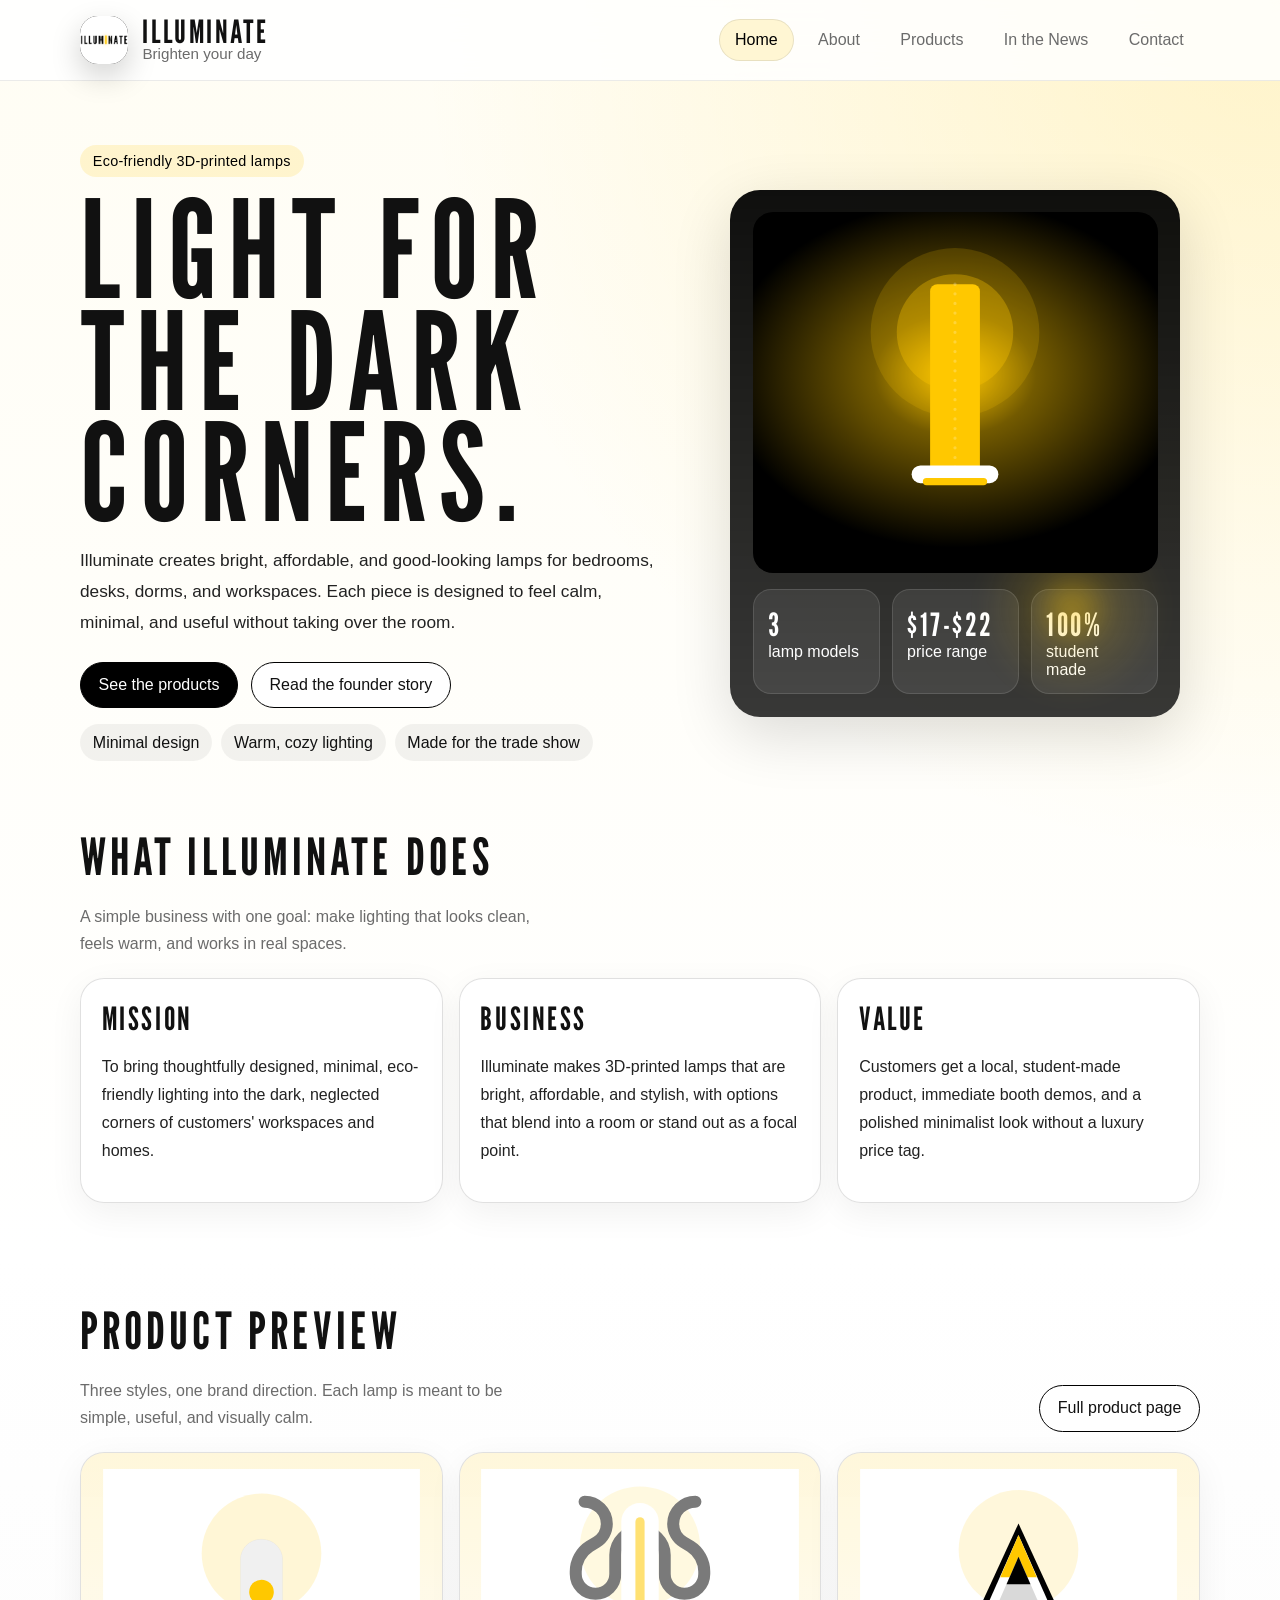
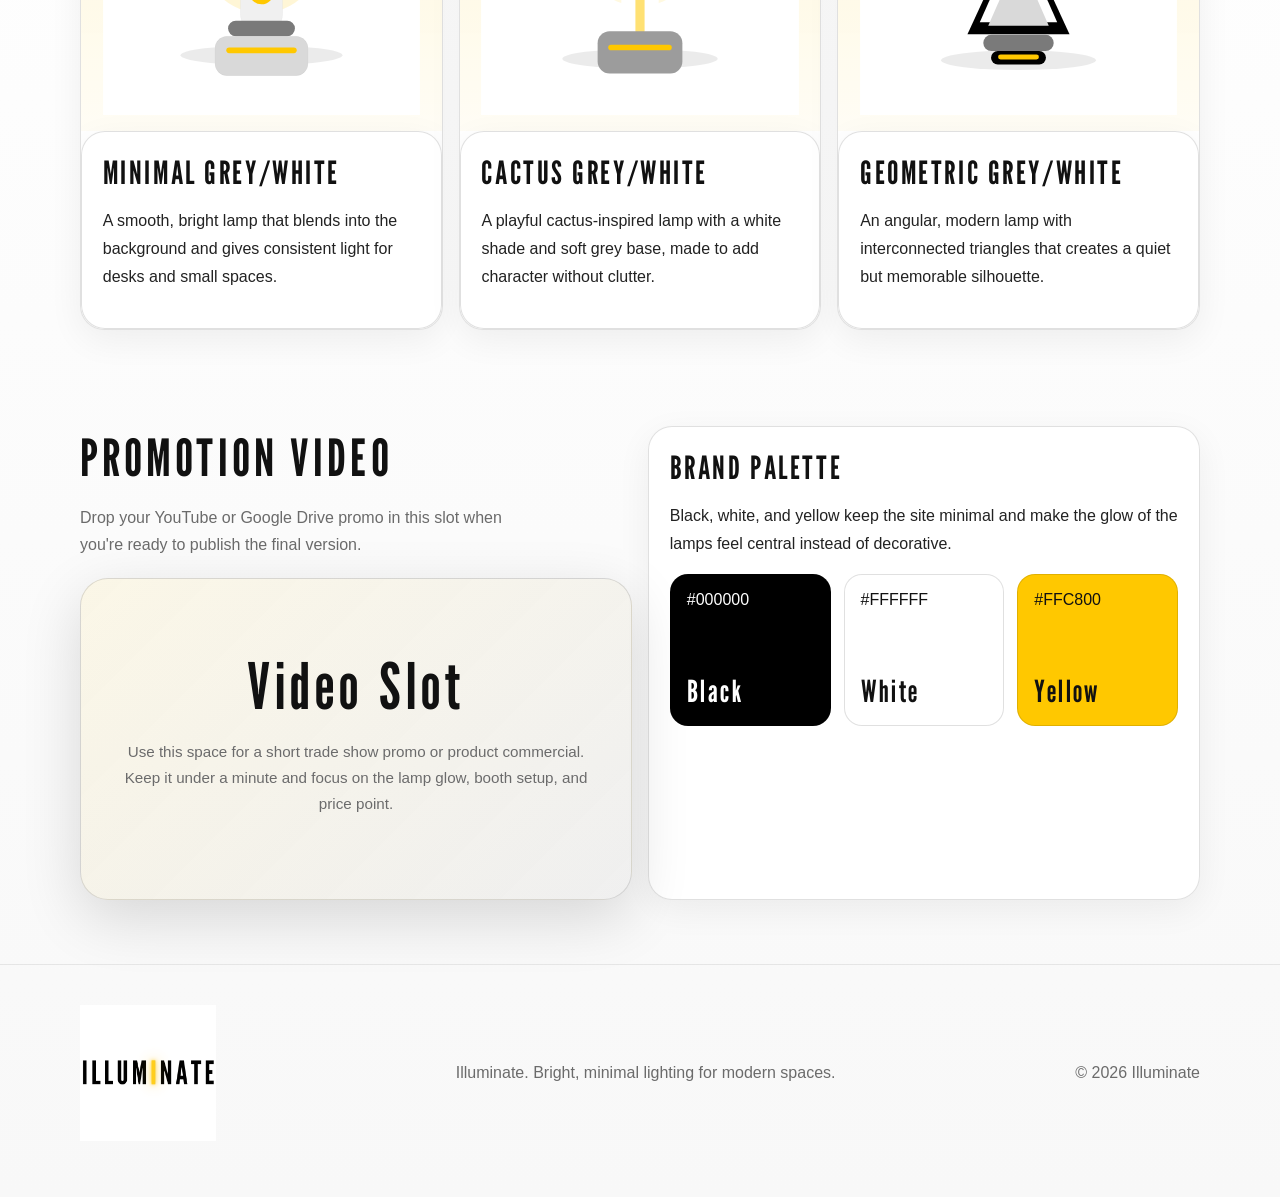
==== index.html @ 522df349 "init" ====
<!doctype html>
<html lang="en">
  <head>
    <meta charset="utf-8" />
    <meta name="viewport" content="width=device-width, initial-scale=1" />
    <title>Illuminate | Brighten your day</title>
    <meta name="description" content="Illuminate makes eco-friendly, 3D-printed lamps that are bright, affordable, and minimal." />
    <link rel="icon" href="Assets/Favicon.png" />
    <link rel="stylesheet" href="styles.css" />
    <script defer src="site.js"></script>
  </head>
  <body>
    <div class="site-shell">
      <header class="site-header">
        <div class="container header-row">
          <a class="brand" href="index.html" aria-label="Illuminate home">
            <span class="brand-mark"><img src="Assets/Logo/Black%20On%20White.png" alt="Illuminate logo" /></span>
            <span class="brand-text">
              <strong>ILLUMINATE</strong>
              <span>Brighten your day</span>
            </span>
          </a>
          <button class="nav-button" type="button" data-nav-button>Menu</button>
          <input class="nav-toggle" id="nav-toggle" type="checkbox" data-nav-toggle />
          <nav class="site-nav" aria-label="Primary">
            <a href="index.html" aria-current="page" data-nav-link>Home</a>
            <a href="about.html" data-nav-link>About</a>
            <a href="products.html" data-nav-link>Products</a>
            <a href="news.html" data-nav-link>In the News</a>
            <a href="contact.html" data-nav-link>Contact</a>
          </nav>
        </div>
      </header>

      <main>
        <section class="hero">
          <div class="container hero-grid">
            <div>
              <span class="eyebrow">Eco-friendly 3D-printed lamps</span>
              <h1>Light for the dark corners.</h1>
              <p class="lede">
                Illuminate creates bright, affordable, and good-looking lamps for bedrooms, desks, dorms, and workspaces. Each piece is designed to feel calm, minimal, and useful without taking over the room.
              </p>
              <div class="hero-actions">
                <a class="button primary" href="products.html">See the products</a>
                <a class="button secondary" href="about.html">Read the founder story</a>
              </div>
              <div class="badge-row">
                <span class="badge">Minimal design</span>
                <span class="badge">Warm, cozy lighting</span>
                <span class="badge">Made for the trade show</span>
              </div>
            </div>

            <div class="hero-art">
              <div class="hero-card">
                <img src="Assets/hero-lamp.svg" alt="Minimal lamp illustration in Illuminate colors" />
                <div class="hero-stats">
                  <div class="stat"><strong>3</strong><span>lamp models</span></div>
                  <div class="stat"><strong>$17-$22</strong><span>price range</span></div>
                  <div class="stat"><strong>100%</strong><span>student made</span></div>
                </div>
              </div>
            </div>
          </div>
        </section>

        <section class="section">
          <div class="container">
            <div class="section-header">
              <div>
                <h2>What Illuminate does</h2>
                <p>A simple business with one goal: make lighting that looks clean, feels warm, and works in real spaces.</p>
              </div>
            </div>
            <div class="grid-3">
              <article class="card pad">
                <h3>Mission</h3>
                <p>To bring thoughtfully designed, minimal, eco-friendly lighting into the dark, neglected corners of customers' workspaces and homes.</p>
              </article>
              <article class="card pad">
                <h3>Business</h3>
                <p>Illuminate makes 3D-printed lamps that are bright, affordable, and stylish, with options that blend into a room or stand out as a focal point.</p>
              </article>
              <article class="card pad">
                <h3>Value</h3>
                <p>Customers get a local, student-made product, immediate booth demos, and a polished minimalist look without a luxury price tag.</p>
              </article>
            </div>
          </div>
        </section>

        <section class="section">
          <div class="container">
            <div class="section-header">
              <div>
                <h2>Product preview</h2>
                <p>Three styles, one brand direction. Each lamp is meant to be simple, useful, and visually calm.</p>
              </div>
              <a class="button secondary" href="products.html">Full product page</a>
            </div>
            <div class="grid-3">
              <article class="card">
                <div class="card-image"><img src="Assets/minimal-lamp.svg" alt="Minimal grey and white lamp illustration" /></div>
                <div class="card pad">
                  <h3>Minimal Grey/White</h3>
                  <p>A smooth, bright lamp that blends into the background and gives consistent light for desks and small spaces.</p>
                </div>
              </article>
              <article class="card">
                <div class="card-image"><img src="Assets/cactus-lamp.svg" alt="Cactus lamp illustration" /></div>
                <div class="card pad">
                  <h3>Cactus Grey/White</h3>
                  <p>A playful cactus-inspired lamp with a white shade and soft grey base, made to add character without clutter.</p>
                </div>
              </article>
              <article class="card">
                <div class="card-image"><img src="Assets/geometric-lamp.svg" alt="Geometric lamp illustration" /></div>
                <div class="card pad">
                  <h3>Geometric Grey/White</h3>
                  <p>An angular, modern lamp with interconnected triangles that creates a quiet but memorable silhouette.</p>
                </div>
              </article>
            </div>
          </div>
        </section>

        <section class="section">
          <div class="container grid-2">
            <div>
              <div class="section-header">
                <div>
                  <h2>Promotion video</h2>
                  <p>Drop your YouTube or Google Drive promo in this slot when you're ready to publish the final version.</p>
                </div>
              </div>
              <div class="video-frame">
                <div class="video-placeholder">
                  <div>
                    <strong>Video Slot</strong>
                    <p class="meta">Use this space for a short trade show promo or product commercial. Keep it under a minute and focus on the lamp glow, booth setup, and price point.</p>
                  </div>
                </div>
              </div>
            </div>
            <article class="card pad">
              <h3>Brand palette</h3>
              <p>Black, white, and yellow keep the site minimal and make the glow of the lamps feel central instead of decorative.</p>
              <div class="brand-swatch">
                <div class="swatch black"><span>#000000</span><strong>Black</strong></div>
                <div class="swatch white"><span>#FFFFFF</span><strong>White</strong></div>
                <div class="swatch yellow"><span>#FFC800</span><strong>Yellow</strong></div>
              </div>
            </article>
          </div>
        </section>
      </main>

      <footer class="site-footer">
        <div class="container footer-row">
          <img src="Assets/Logo/Black%20On%20White.png" alt="Illuminate logo" />
          <p>Illuminate. Bright, minimal lighting for modern spaces.</p>
          <p>© <span data-year></span> Illuminate</p>
        </div>
      </footer>
    </div>
  </body>
</html>
---- styles.css ----
@import url('https://fonts.googleapis.com/css2?family=Glacial+Indifference:wght@400;700&family=League+Gothic&display=swap');

:root {
  --yellow: #ffc800;
  --white: #ffffff;
  --black: #000000;
  --ink: #111111;
  --muted: #6b6b6b;
  --line: rgba(0, 0, 0, 0.12);
  --surface: rgba(255, 255, 255, 0.92);
  --shadow: 0 18px 60px rgba(0, 0, 0, 0.14);
}

* {
  box-sizing: border-box;
}

html {
  scroll-behavior: smooth;
}

body {
  margin: 0;
  font-family: 'Glacial Indifference', Arial, sans-serif;
  color: var(--ink);
  background:
    radial-gradient(circle at top right, rgba(255, 200, 0, 0.18), transparent 28%),
    linear-gradient(180deg, #fffdf4 0%, #ffffff 45%, #f8f8f8 100%);
}

a {
  color: inherit;
  text-decoration: none;
}

img {
  max-width: 100%;
  display: block;
}

body::before {
  content: '';
  position: fixed;
  inset: 0;
  pointer-events: none;
  background-image: linear-gradient(rgba(0, 0, 0, 0.02) 1px, transparent 1px), linear-gradient(90deg, rgba(0, 0, 0, 0.02) 1px, transparent 1px);
  background-size: 42px 42px;
  mask-image: linear-gradient(180deg, rgba(0, 0, 0, 0.14), transparent 70%);
  opacity: 0.35;
}

.site-shell {
  position: relative;
  z-index: 1;
}

.container {
  width: min(1120px, calc(100% - 2rem));
  margin: 0 auto;
}

.site-header {
  position: sticky;
  top: 0;
  z-index: 20;
  backdrop-filter: blur(16px);
  background: rgba(255, 255, 255, 0.86);
  border-bottom: 1px solid rgba(0, 0, 0, 0.08);
}

.header-row {
  display: flex;
  align-items: center;
  justify-content: space-between;
  gap: 1rem;
  padding: 1rem 0;
}

.brand {
  display: flex;
  align-items: center;
  gap: 0.9rem;
  min-width: 0;
}

.brand-mark {
  width: 3rem;
  height: 3rem;
  border-radius: 18px;
  background: var(--black);
  display: grid;
  place-items: center;
  box-shadow: 0 12px 30px rgba(0, 0, 0, 0.18);
  overflow: hidden;
  flex: none;
}

.brand-mark img {
  width: 100%;
  height: 100%;
  object-fit: cover;
}

.brand-text {
  min-width: 0;
}

.brand-text strong {
  display: block;
  font-family: 'League Gothic', Impact, sans-serif;
  font-size: 2rem;
  letter-spacing: 0.08em;
  line-height: 0.9;
}

.brand-text span {
  color: var(--muted);
  font-size: 0.95rem;
}

.nav-toggle {
  display: none;
}

.nav-button {
  display: none;
  border: 1px solid rgba(0, 0, 0, 0.1);
  background: var(--white);
  border-radius: 999px;
  padding: 0.7rem 1rem;
  font: inherit;
}

.site-nav {
  display: flex;
  flex-wrap: wrap;
  gap: 0.5rem;
}

.site-nav a {
  padding: 0.7rem 0.95rem;
  border-radius: 999px;
  border: 1px solid transparent;
  color: var(--muted);
}

.site-nav a[aria-current='page'],
.site-nav a:hover {
  color: var(--black);
  border-color: rgba(0, 0, 0, 0.09);
  background: rgba(255, 200, 0, 0.16);
}

.hero {
  padding: 4rem 0 2rem;
}

.hero-grid {
  display: grid;
  grid-template-columns: 1.1fr 0.9fr;
  gap: 2rem;
  align-items: center;
}

.eyebrow {
  display: inline-flex;
  align-items: center;
  gap: 0.5rem;
  padding: 0.5rem 0.8rem;
  border-radius: 999px;
  background: rgba(255, 200, 0, 0.16);
  color: var(--black);
  font-size: 0.9rem;
  letter-spacing: 0.02em;
}

h1,
h2,
h3 {
  margin: 0;
  font-family: 'League Gothic', Impact, sans-serif;
  letter-spacing: 0.08em;
  text-transform: uppercase;
  font-weight: 400;
}

h1 {
  font-size: clamp(4.5rem, 12vw, 8.5rem);
  line-height: 0.82;
  margin-top: 1rem;
}

h2 {
  font-size: clamp(2.4rem, 4vw, 4rem);
  margin-bottom: 1rem;
}

h3 {
  font-size: 2rem;
  margin-bottom: 0.65rem;
}

.lede {
  max-width: 60ch;
  font-size: 1.08rem;
  line-height: 1.8;
  color: #222;
}

.hero-actions,
.section-actions {
  display: flex;
  flex-wrap: wrap;
  gap: 0.8rem;
  margin-top: 1.5rem;
}

.button {
  display: inline-flex;
  align-items: center;
  justify-content: center;
  gap: 0.45rem;
  min-height: 2.9rem;
  padding: 0.75rem 1.1rem;
  border-radius: 999px;
  border: 1px solid var(--black);
  transition: transform 0.18s ease, background 0.18s ease, color 0.18s ease;
}

.button:hover {
  transform: translateY(-1px);
}

.button.primary {
  background: var(--black);
  color: var(--white);
}

.button.primary:hover {
  background: #1b1b1b;
}

.button.secondary {
  background: var(--white);
}

.button.secondary:hover {
  background: rgba(255, 200, 0, 0.18);
}

.hero-art {
  position: relative;
  padding: 1.25rem;
}

.hero-card {
  border-radius: 30px;
  background: linear-gradient(180deg, rgba(0, 0, 0, 0.94), rgba(0, 0, 0, 0.78));
  color: var(--white);
  padding: 1.4rem;
  box-shadow: var(--shadow);
  overflow: hidden;
}

.hero-card::before {
  content: '';
  position: absolute;
  inset: auto 2rem 2rem auto;
  width: 12rem;
  height: 12rem;
  border-radius: 50%;
  background: radial-gradient(circle, rgba(255, 200, 0, 0.5) 0%, rgba(255, 200, 0, 0.12) 30%, transparent 68%);
  filter: blur(10px);
}

.hero-card img {
  position: relative;
  z-index: 1;
  border-radius: 20px;
  width: 100%;
  aspect-ratio: 1.12;
  object-fit: cover;
}

.hero-stats {
  display: grid;
  grid-template-columns: repeat(3, 1fr);
  gap: 0.75rem;
  margin-top: 1rem;
}

.stat {
  padding: 0.9rem;
  border-radius: 18px;
  background: rgba(255, 255, 255, 0.08);
  border: 1px solid rgba(255, 255, 255, 0.12);
}

.stat strong {
  display: block;
  font-family: 'League Gothic', Impact, sans-serif;
  font-size: 2rem;
  letter-spacing: 0.08em;
}

.section {
  padding: 2rem 0 4rem;
}

.section-header {
  display: flex;
  align-items: end;
  justify-content: space-between;
  gap: 1rem;
  margin-bottom: 1.25rem;
}

.section-header p {
  max-width: 52ch;
  margin: 0;
  color: var(--muted);
  line-height: 1.7;
}

.grid-3,
.grid-2 {
  display: grid;
  gap: 1rem;
}

.grid-3 {
  grid-template-columns: repeat(3, 1fr);
}

.grid-2 {
  grid-template-columns: repeat(2, 1fr);
}

.card {
  border-radius: 24px;
  background: var(--surface);
  border: 1px solid var(--line);
  box-shadow: 0 10px 35px rgba(0, 0, 0, 0.06);
  overflow: hidden;
}

.card.pad {
  padding: 1.3rem;
}

.card-image {
  padding: 1rem;
  background: linear-gradient(180deg, rgba(255, 200, 0, 0.14), rgba(255, 200, 0, 0.04));
}

.card-image img {
  width: 100%;
  aspect-ratio: 4 / 3;
  object-fit: contain;
}

.card h3 {
  margin-bottom: 0.5rem;
}

.card p,
.card li {
  color: #222;
  line-height: 1.75;
}

.list {
  margin: 0.9rem 0 0;
  padding-left: 1.1rem;
}

.badge-row {
  display: flex;
  flex-wrap: wrap;
  gap: 0.55rem;
  margin-top: 1rem;
}

.badge {
  display: inline-flex;
  align-items: center;
  min-height: 2.3rem;
  padding: 0.45rem 0.8rem;
  border-radius: 999px;
  background: rgba(0, 0, 0, 0.05);
  color: var(--ink);
}

.brand-swatch {
  display: grid;
  grid-template-columns: repeat(3, 1fr);
  gap: 0.8rem;
}

.swatch {
  border-radius: 18px;
  padding: 1rem;
  border: 1px solid var(--line);
}

.swatch strong {
  display: block;
  margin-top: 4rem;
  font-family: 'League Gothic', Impact, sans-serif;
  font-size: 1.9rem;
  letter-spacing: 0.08em;
}

.swatch.yellow {
  background: var(--yellow);
}

.swatch.black {
  background: var(--black);
  color: var(--white);
}

.swatch.white {
  background: var(--white);
}

.video-frame {
  position: relative;
  border-radius: 28px;
  overflow: hidden;
  border: 1px solid var(--line);
  background: linear-gradient(135deg, rgba(255, 200, 0, 0.08), rgba(0, 0, 0, 0.04));
  min-height: 320px;
  box-shadow: var(--shadow);
}

.video-frame iframe,
.video-frame .video-placeholder {
  width: 100%;
  height: 100%;
  min-height: 320px;
  border: 0;
}

.video-placeholder {
  display: grid;
  place-items: center;
  padding: 2rem;
  text-align: center;
}

.video-placeholder strong {
  display: block;
  font-family: 'League Gothic', Impact, sans-serif;
  font-size: clamp(2.3rem, 5vw, 4rem);
  letter-spacing: 0.08em;
  margin-bottom: 0.4rem;
}

.meta {
  color: var(--muted);
  font-size: 0.95rem;
  line-height: 1.7;
}

.pricing {
  display: grid;
  gap: 0.9rem;
}

.price-row {
  display: flex;
  align-items: baseline;
  justify-content: space-between;
  gap: 1rem;
  padding: 1rem 0;
  border-top: 1px solid rgba(0, 0, 0, 0.08);
}

.price-row:first-child {
  border-top: 0;
  padding-top: 0;
}

.price-row strong {
  font-family: 'League Gothic', Impact, sans-serif;
  font-size: 2.1rem;
  letter-spacing: 0.08em;
}

.testimonial {
  display: grid;
  gap: 0.7rem;
}

.testimonial blockquote {
  margin: 0;
  font-size: 1.05rem;
  line-height: 1.8;
}

.testimonial span {
  color: var(--muted);
}

.news-figure {
  border-radius: 20px;
  overflow: hidden;
  border: 1px solid rgba(0, 0, 0, 0.08);
  background: white;
}

.news-figure img {
  width: 100%;
  aspect-ratio: 4 / 3;
  object-fit: cover;
}

.news-figure figcaption {
  padding: 0.9rem 1rem 1rem;
  color: #222;
  line-height: 1.7;
}

.contact-list {
  display: grid;
  gap: 0.9rem;
  margin: 0;
}

.contact-item {
  padding: 1rem;
  border-radius: 18px;
  border: 1px solid rgba(0, 0, 0, 0.08);
  background: rgba(255, 255, 255, 0.75);
}

.contact-item strong {
  display: block;
  margin-bottom: 0.25rem;
  font-family: 'League Gothic', Impact, sans-serif;
  font-size: 1.8rem;
  letter-spacing: 0.08em;
}

.site-footer {
  padding: 2.5rem 0 3.5rem;
  border-top: 1px solid rgba(0, 0, 0, 0.08);
  color: var(--muted);
}

.footer-row {
  display: flex;
  align-items: center;
  justify-content: space-between;
  gap: 1rem;
  flex-wrap: wrap;
}

.footer-row img {
  width: 8.5rem;
}

@media (max-width: 920px) {
  .hero-grid,
  .grid-3,
  .grid-2 {
    grid-template-columns: 1fr;
  }

  .section-header,
  .footer-row {
    align-items: start;
    flex-direction: column;
  }

  .brand-swatch {
    grid-template-columns: 1fr;
  }
}

@media (max-width: 760px) {
  .nav-button {
    display: inline-flex;
  }

  .site-nav {
    position: absolute;
    top: calc(100% + 0.6rem);
    right: 1rem;
    left: 1rem;
    display: grid;
    gap: 0.25rem;
    padding: 0.75rem;
    background: rgba(255, 255, 255, 0.98);
    border: 1px solid rgba(0, 0, 0, 0.08);
    border-radius: 22px;
    box-shadow: var(--shadow);
    transform-origin: top;
    transform: scaleY(0.96);
    opacity: 0;
    visibility: hidden;
    pointer-events: none;
    transition: opacity 0.18s ease, transform 0.18s ease, visibility 0.18s ease;
  }

  .nav-toggle:checked ~ .site-nav {
    opacity: 1;
    visibility: visible;
    pointer-events: auto;
    transform: scaleY(1);
  }

  .site-nav a {
    padding: 0.9rem 1rem;
  }

  .brand-text strong {
    font-size: 1.8rem;
  }

  h1 {
    font-size: clamp(3.7rem, 19vw, 6rem);
  }

  .hero {
    padding-top: 2.4rem;
  }
}
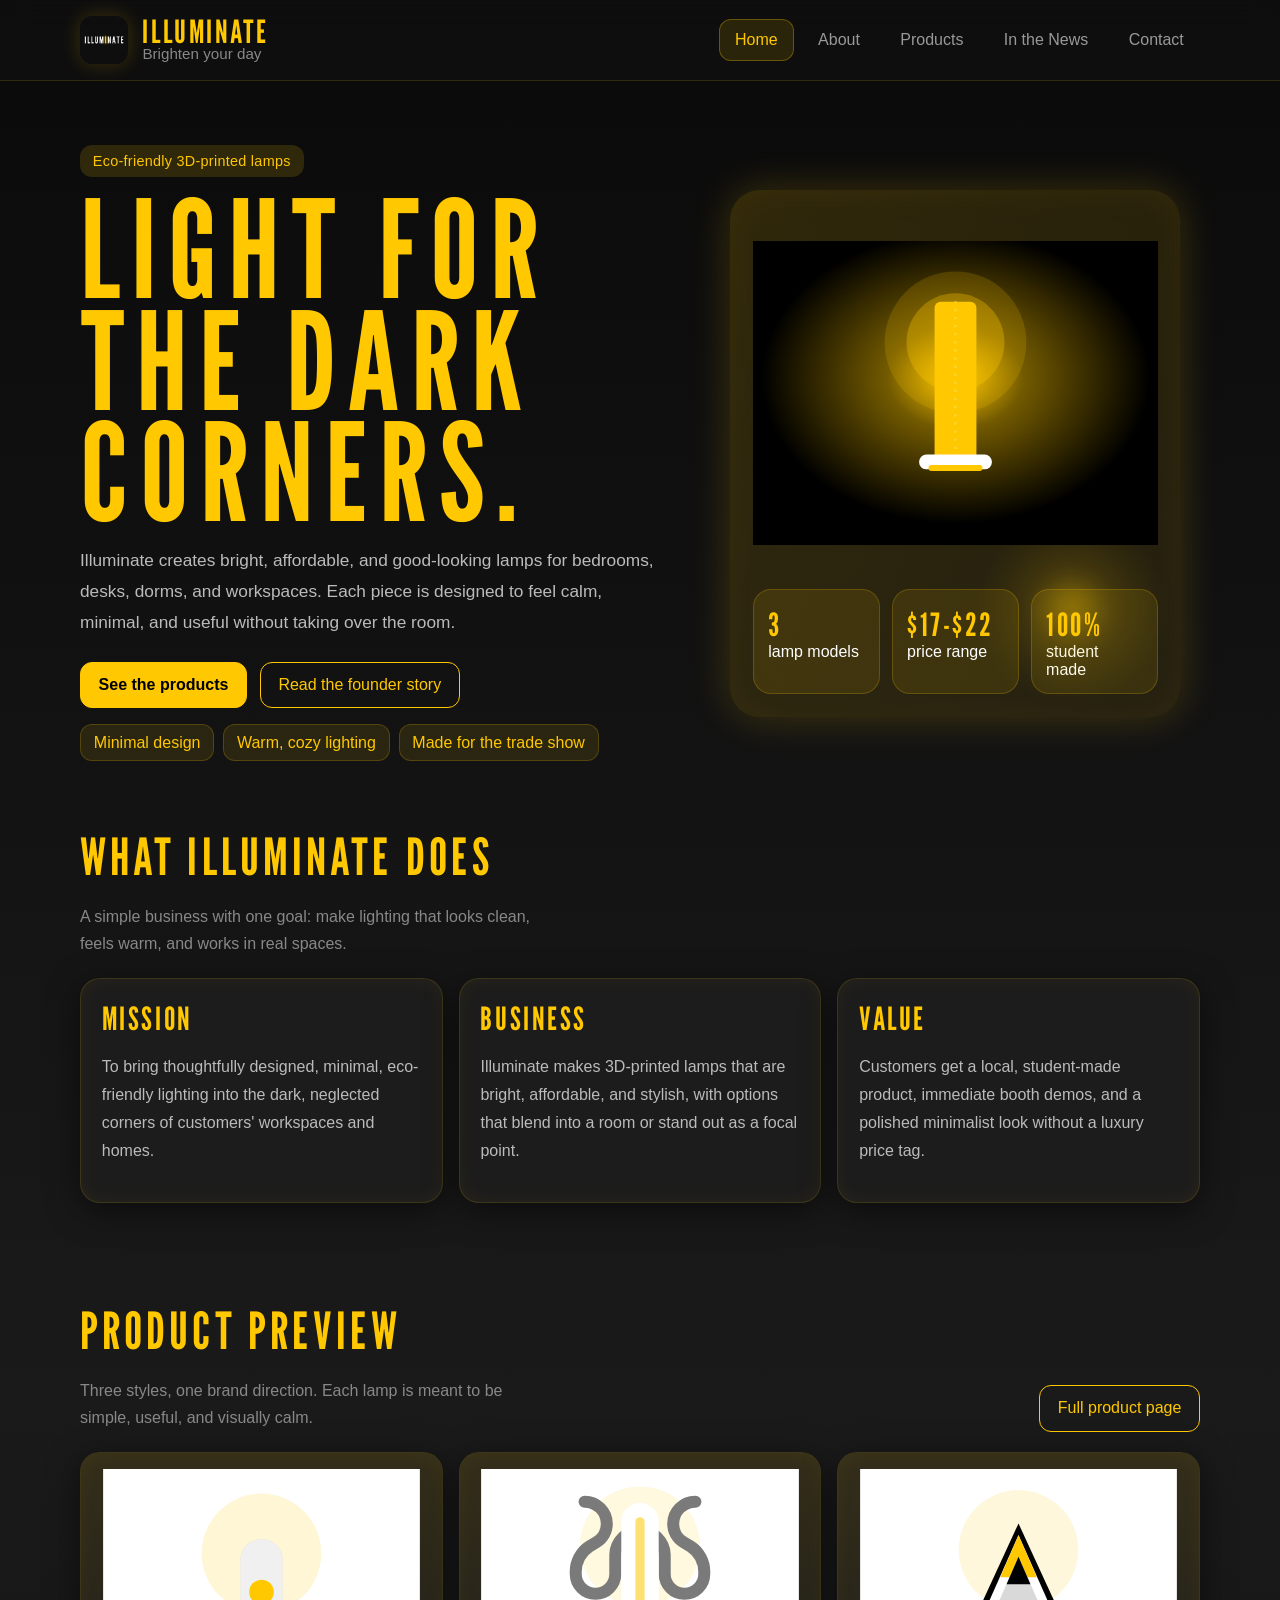
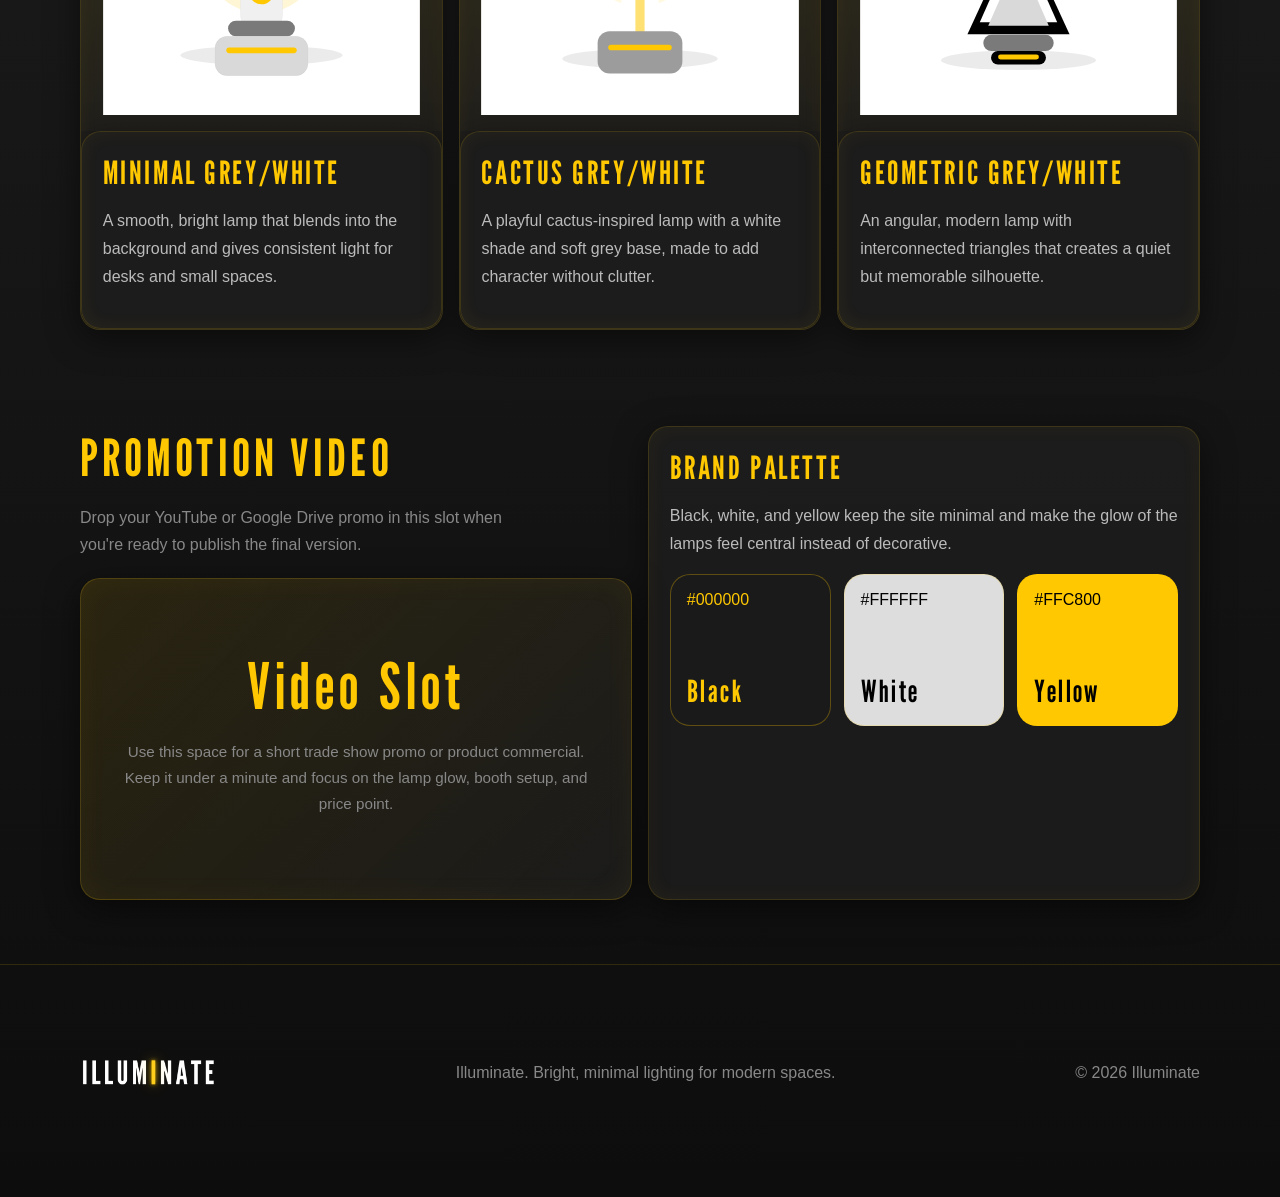
==== commit 8475adf6: "dark mode" ====
--- a/index.html
+++ b/index.html
@@ -14,7 +14,7 @@
       <header class="site-header">
         <div class="container header-row">
           <a class="brand" href="index.html" aria-label="Illuminate home">
-            <span class="brand-mark"><img src="Assets/Logo/Black%20On%20White.png" alt="Illuminate logo" /></span>
+            <span class="brand-mark"><img src="Assets/Logo/White%20and%20Yellow%20nBg.png" alt="Illuminate logo" /></span>
             <span class="brand-text">
               <strong>ILLUMINATE</strong>
               <span>Brighten your day</span>
@@ -158,7 +158,7 @@
 
       <footer class="site-footer">
         <div class="container footer-row">
-          <img src="Assets/Logo/Black%20On%20White.png" alt="Illuminate logo" />
+          <img src="Assets/Logo/White%20and%20Yellow%20nBg.png" alt="Illuminate logo" />
           <p>Illuminate. Bright, minimal lighting for modern spaces.</p>
           <p>© <span data-year></span> Illuminate</p>
         </div>
--- a/styles.css
+++ b/styles.css
@@ -11,6 +11,59 @@
   --shadow: 0 18px 60px rgba(0, 0, 0, 0.14);
 }
 
+@keyframes fadeInUp {
+  from {
+    opacity: 0;
+    transform: translateY(20px);
+  }
+  to {
+    opacity: 1;
+    transform: translateY(0);
+  }
+}
+
+@keyframes glowPulse {
+  0%, 100% {
+    box-shadow: 0 0 20px rgba(255, 200, 0, 0.3);
+  }
+  50% {
+    box-shadow: 0 0 40px rgba(255, 200, 0, 0.6);
+  }
+}
+
+@keyframes slideInLeft {
+  from {
+    opacity: 0;
+    transform: translateX(-30px);
+  }
+  to {
+    opacity: 1;
+    transform: translateX(0);
+  }
+}
+
+@keyframes slideInRight {
+  from {
+    opacity: 0;
+    transform: translateX(30px);
+  }
+  to {
+    opacity: 1;
+    transform: translateX(0);
+  }
+}
+
+@keyframes slideInDown {
+  from {
+    opacity: 0;
+    transform: translateY(-20px);
+  }
+  to {
+    opacity: 1;
+    transform: translateY(0);
+  }
+}
+
 * {
   box-sizing: border-box;
 }
@@ -22,10 +75,8 @@
 body {
   margin: 0;
   font-family: 'Glacial Indifference', Arial, sans-serif;
-  color: var(--ink);
-  background:
-    radial-gradient(circle at top right, rgba(255, 200, 0, 0.18), transparent 28%),
-    linear-gradient(180deg, #fffdf4 0%, #ffffff 45%, #f8f8f8 100%);
+  color: #e0e0e0;
+  background: linear-gradient(180deg, #0a0a0a 0%, #1a1a1a 50%, #0d0d0d 100%);
 }
 
 a {
@@ -43,9 +94,9 @@
   position: fixed;
   inset: 0;
   pointer-events: none;
-  background-image: linear-gradient(rgba(0, 0, 0, 0.02) 1px, transparent 1px), linear-gradient(90deg, rgba(0, 0, 0, 0.02) 1px, transparent 1px);
+  background-image: linear-gradient(rgba(255, 200, 0, 0.03) 1px, transparent 1px), linear-gradient(90deg, rgba(255, 200, 0, 0.03) 1px, transparent 1px);
   background-size: 42px 42px;
-  mask-image: linear-gradient(180deg, rgba(0, 0, 0, 0.14), transparent 70%);
+  mask-image: linear-gradient(180deg, rgba(255, 200, 0, 0.08), transparent 70%);
   opacity: 0.35;
 }
 
@@ -64,8 +115,9 @@
   top: 0;
   z-index: 20;
   backdrop-filter: blur(16px);
-  background: rgba(255, 255, 255, 0.86);
-  border-bottom: 1px solid rgba(0, 0, 0, 0.08);
+  background: rgba(15, 15, 15, 0.9);
+  border-bottom: 1px solid rgba(255, 200, 0, 0.15);
+  animation: slideInDown 0.6s ease-out;
 }
 
 .header-row {
@@ -86,19 +138,25 @@
 .brand-mark {
   width: 3rem;
   height: 3rem;
-  border-radius: 18px;
-  background: var(--black);
+  border-radius: 12px;
+  background: transparent;
   display: grid;
   place-items: center;
-  box-shadow: 0 12px 30px rgba(0, 0, 0, 0.18);
+  box-shadow: 0 0 20px rgba(255, 200, 0, 0.2);
   overflow: hidden;
   flex: none;
+  transition: box-shadow 0.3s ease;
+}
+
+.brand-mark:hover {
+  animation: glowPulse 2s ease-in-out;
 }
 
 .brand-mark img {
   width: 100%;
   height: 100%;
-  object-fit: cover;
+  object-fit: contain;
+  padding: 4px;
 }
 
 .brand-text {
@@ -111,10 +169,11 @@
   font-size: 2rem;
   letter-spacing: 0.08em;
   line-height: 0.9;
+  color: var(--yellow);
 }
 
 .brand-text span {
-  color: var(--muted);
+  color: #888;
   font-size: 0.95rem;
 }
 
@@ -124,11 +183,19 @@
 
 .nav-button {
   display: none;
-  border: 1px solid rgba(0, 0, 0, 0.1);
-  background: var(--white);
-  border-radius: 999px;
+  border: 1px solid rgba(255, 200, 0, 0.2);
+  background: rgba(255, 200, 0, 0.1);
+  border-radius: 12px;
   padding: 0.7rem 1rem;
   font: inherit;
+  color: var(--yellow);
+  cursor: pointer;
+  transition: all 0.3s ease;
+}
+
+.nav-button:hover {
+  background: rgba(255, 200, 0, 0.2);
+  box-shadow: 0 0 15px rgba(255, 200, 0, 0.3);
 }
 
 .site-nav {
@@ -139,20 +206,22 @@
 
 .site-nav a {
   padding: 0.7rem 0.95rem;
-  border-radius: 999px;
+  border-radius: 12px;
   border: 1px solid transparent;
-  color: var(--muted);
+  color: #999;
+  transition: all 0.3s ease;
 }
 
 .site-nav a[aria-current='page'],
 .site-nav a:hover {
-  color: var(--black);
-  border-color: rgba(0, 0, 0, 0.09);
-  background: rgba(255, 200, 0, 0.16);
+  color: var(--yellow);
+  border-color: rgba(255, 200, 0, 0.3);
+  background: rgba(255, 200, 0, 0.12);
 }
 
 .hero {
   padding: 4rem 0 2rem;
+  animation: fadeInUp 0.8s ease-out;
 }
 
 .hero-grid {
@@ -167,11 +236,12 @@
   align-items: center;
   gap: 0.5rem;
   padding: 0.5rem 0.8rem;
-  border-radius: 999px;
-  background: rgba(255, 200, 0, 0.16);
-  color: var(--black);
+  border-radius: 12px;
+  background: rgba(255, 200, 0, 0.15);
+  color: var(--yellow);
   font-size: 0.9rem;
   letter-spacing: 0.02em;
+  animation: slideInLeft 0.6s ease-out;
 }
 
 h1,
@@ -182,6 +252,8 @@
   letter-spacing: 0.08em;
   text-transform: uppercase;
   font-weight: 400;
+  color: var(--yellow);
+  animation: fadeInUp 0.7s ease-out;
 }
 
 h1 {
@@ -204,7 +276,8 @@
   max-width: 60ch;
   font-size: 1.08rem;
   line-height: 1.8;
-  color: #222;
+  color: #bbb;
+  animation: slideInLeft 0.7s ease-out 0.1s backwards;
 }
 
 .hero-actions,
@@ -222,43 +295,49 @@
   gap: 0.45rem;
   min-height: 2.9rem;
   padding: 0.75rem 1.1rem;
-  border-radius: 999px;
-  border: 1px solid var(--black);
+  border-radius: 12px;
+  border: 1px solid var(--yellow);
   transition: transform 0.18s ease, background 0.18s ease, color 0.18s ease;
+  cursor: pointer;
+  animation: fadeInUp 0.7s ease-out 0.2s backwards;
 }
 
 .button:hover {
-  transform: translateY(-1px);
+  transform: translateY(-2px);
+  box-shadow: 0 0 20px rgba(255, 200, 0, 0.4);
 }
 
 .button.primary {
-  background: var(--black);
-  color: var(--white);
+  background: var(--yellow);
+  color: #000;
+  font-weight: 700;
 }
 
 .button.primary:hover {
-  background: #1b1b1b;
+  background: #ffdb42;
 }
 
 .button.secondary {
-  background: var(--white);
+  background: transparent;
+  color: var(--yellow);
 }
 
 .button.secondary:hover {
-  background: rgba(255, 200, 0, 0.18);
+  background: rgba(255, 200, 0, 0.2);
 }
 
 .hero-art {
   position: relative;
   padding: 1.25rem;
+  animation: slideInRight 0.8s ease-out;
 }
 
 .hero-card {
   border-radius: 30px;
-  background: linear-gradient(180deg, rgba(0, 0, 0, 0.94), rgba(0, 0, 0, 0.78));
-  color: var(--white);
+  background: linear-gradient(135deg, rgba(255, 200, 0, 0.15), rgba(255, 200, 0, 0.08));
+  color: #fff;
   padding: 1.4rem;
-  box-shadow: var(--shadow);
+  box-shadow: 0 0 40px rgba(255, 200, 0, 0.2), inset 0 0 40px rgba(255, 200, 0, 0.05);
   overflow: hidden;
 }
 
@@ -271,6 +350,7 @@
   border-radius: 50%;
   background: radial-gradient(circle, rgba(255, 200, 0, 0.5) 0%, rgba(255, 200, 0, 0.12) 30%, transparent 68%);
   filter: blur(10px);
+  animation: glowPulse 4s ease-in-out infinite;
 }
 
 .hero-card img {
@@ -279,7 +359,7 @@
   border-radius: 20px;
   width: 100%;
   aspect-ratio: 1.12;
-  object-fit: cover;
+  object-fit: contain;
 }
 
 .hero-stats {
@@ -292,8 +372,8 @@
 .stat {
   padding: 0.9rem;
   border-radius: 18px;
-  background: rgba(255, 255, 255, 0.08);
-  border: 1px solid rgba(255, 255, 255, 0.12);
+  background: rgba(255, 200, 0, 0.1);
+  border: 1px solid rgba(255, 200, 0, 0.2);
 }
 
 .stat strong {
@@ -301,6 +381,7 @@
   font-family: 'League Gothic', Impact, sans-serif;
   font-size: 2rem;
   letter-spacing: 0.08em;
+  color: var(--yellow);
 }
 
 .section {
@@ -318,7 +399,7 @@
 .section-header p {
   max-width: 52ch;
   margin: 0;
-  color: var(--muted);
+  color: #888;
   line-height: 1.7;
 }
 
@@ -337,11 +418,19 @@
 }
 
 .card {
-  border-radius: 24px;
-  background: var(--surface);
-  border: 1px solid var(--line);
-  box-shadow: 0 10px 35px rgba(0, 0, 0, 0.06);
+  border-radius: 20px;
+  background: rgba(30, 30, 30, 0.8);
+  border: 1px solid rgba(255, 200, 0, 0.15);
+  box-shadow: 0 8px 32px rgba(0, 0, 0, 0.5), inset 0 0 20px rgba(255, 200, 0, 0.05);
   overflow: hidden;
+  transition: all 0.4s ease;
+  animation: fadeInUp 0.7s ease-out backwards;
+}
+
+.card:hover {
+  border-color: rgba(255, 200, 0, 0.3);
+  box-shadow: 0 8px 40px rgba(255, 200, 0, 0.15), inset 0 0 20px rgba(255, 200, 0, 0.08);
+  transform: translateY(-4px);
 }
 
 .card.pad {
@@ -350,7 +439,7 @@
 
 .card-image {
   padding: 1rem;
-  background: linear-gradient(180deg, rgba(255, 200, 0, 0.14), rgba(255, 200, 0, 0.04));
+  background: linear-gradient(180deg, rgba(255, 200, 0, 0.1), rgba(255, 200, 0, 0.02));
 }
 
 .card-image img {
@@ -365,7 +454,7 @@
 
 .card p,
 .card li {
-  color: #222;
+  color: #bbb;
   line-height: 1.75;
 }
 
@@ -386,9 +475,10 @@
   align-items: center;
   min-height: 2.3rem;
   padding: 0.45rem 0.8rem;
-  border-radius: 999px;
-  background: rgba(0, 0, 0, 0.05);
-  color: var(--ink);
+  border-radius: 12px;
+  background: rgba(255, 200, 0, 0.1);
+  color: var(--yellow);
+  border: 1px solid rgba(255, 200, 0, 0.2);
 }
 
 .brand-swatch {
@@ -398,9 +488,9 @@
 }
 
 .swatch {
-  border-radius: 18px;
+  border-radius: 20px;
   padding: 1rem;
-  border: 1px solid var(--line);
+  border: 1px solid rgba(255, 200, 0, 0.2);
 }
 
 .swatch strong {
@@ -413,25 +503,28 @@
 
 .swatch.yellow {
   background: var(--yellow);
+  color: #000;
 }
 
 .swatch.black {
-  background: var(--black);
-  color: var(--white);
+  background: #1a1a1a;
+  color: var(--yellow);
+  border-color: rgba(255, 200, 0, 0.3);
 }
 
 .swatch.white {
-  background: var(--white);
+  background: #ddd;
+  color: #000;
 }
 
 .video-frame {
   position: relative;
-  border-radius: 28px;
+  border-radius: 20px;
   overflow: hidden;
-  border: 1px solid var(--line);
-  background: linear-gradient(135deg, rgba(255, 200, 0, 0.08), rgba(0, 0, 0, 0.04));
+  border: 1px solid rgba(255, 200, 0, 0.2);
+  background: linear-gradient(135deg, rgba(255, 200, 0, 0.1), rgba(30, 30, 30, 0.8));
   min-height: 320px;
-  box-shadow: var(--shadow);
+  box-shadow: 0 8px 32px rgba(0, 0, 0, 0.5), inset 0 0 30px rgba(255, 200, 0, 0.05);
 }
 
 .video-frame iframe,
@@ -447,6 +540,7 @@
   place-items: center;
   padding: 2rem;
   text-align: center;
+  animation: fadeInUp 0.8s ease-out;
 }
 
 .video-placeholder strong {
@@ -455,10 +549,11 @@
   font-size: clamp(2.3rem, 5vw, 4rem);
   letter-spacing: 0.08em;
   margin-bottom: 0.4rem;
+  color: var(--yellow);
 }
 
 .meta {
-  color: var(--muted);
+  color: #888;
   font-size: 0.95rem;
   line-height: 1.7;
 }
@@ -474,7 +569,7 @@
   justify-content: space-between;
   gap: 1rem;
   padding: 1rem 0;
-  border-top: 1px solid rgba(0, 0, 0, 0.08);
+  border-top: 1px solid rgba(255, 200, 0, 0.1);
 }
 
 .price-row:first-child {
@@ -486,6 +581,7 @@
   font-family: 'League Gothic', Impact, sans-serif;
   font-size: 2.1rem;
   letter-spacing: 0.08em;
+  color: var(--yellow);
 }
 
 .testimonial {
@@ -497,17 +593,26 @@
   margin: 0;
   font-size: 1.05rem;
   line-height: 1.8;
+  color: #ddd;
 }
 
 .testimonial span {
-  color: var(--muted);
+  color: #888;
 }
 
 .news-figure {
   border-radius: 20px;
   overflow: hidden;
-  border: 1px solid rgba(0, 0, 0, 0.08);
-  background: white;
+  border: 1px solid rgba(255, 200, 0, 0.15);
+  background: rgba(30, 30, 30, 0.8);
+  animation: fadeInUp 0.7s ease-out backwards;
+  transition: all 0.4s ease;
+}
+
+.news-figure:hover {
+  border-color: rgba(255, 200, 0, 0.3);
+  box-shadow: 0 0 30px rgba(255, 200, 0, 0.2);
+  transform: translateY(-4px);
 }
 
 .news-figure img {
@@ -518,8 +623,9 @@
 
 .news-figure figcaption {
   padding: 0.9rem 1rem 1rem;
-  color: #222;
+  color: #bbb;
   line-height: 1.7;
+  font-size: 0.95rem;
 }
 
 .contact-list {
@@ -531,8 +637,14 @@
 .contact-item {
   padding: 1rem;
   border-radius: 18px;
-  border: 1px solid rgba(0, 0, 0, 0.08);
-  background: rgba(255, 255, 255, 0.75);
+  border: 1px solid rgba(255, 200, 0, 0.15);
+  background: rgba(30, 30, 30, 0.8);
+  transition: all 0.3s ease;
+}
+
+.contact-item:hover {
+  border-color: rgba(255, 200, 0, 0.3);
+  background: rgba(30, 30, 30, 0.95);
 }
 
 .contact-item strong {
@@ -541,12 +653,15 @@
   font-family: 'League Gothic', Impact, sans-serif;
   font-size: 1.8rem;
   letter-spacing: 0.08em;
+  color: var(--yellow);
 }
 
 .site-footer {
   padding: 2.5rem 0 3.5rem;
-  border-top: 1px solid rgba(0, 0, 0, 0.08);
-  color: var(--muted);
+  border-top: 1px solid rgba(255, 200, 0, 0.15);
+  color: #888;
+  text-align: center;
+  animation: fadeInUp 0.8s ease-out 0.3s backwards;
 }
 
 .footer-row {
@@ -559,6 +674,26 @@
 
 .footer-row img {
   width: 8.5rem;
+}
+
+input[type="text"],
+input[type="email"],
+textarea {
+  background: rgba(30, 30, 30, 0.9);
+  border: 1px solid rgba(255, 200, 0, 0.2);
+  color: #ddd;
+  transition: all 0.3s ease;
+  padding: 0.8rem;
+  border-radius: 12px;
+  font: inherit;
+}
+
+input[type="text"]:focus,
+input[type="email"]:focus,
+textarea:focus {
+  outline: none;
+  border-color: rgba(255, 200, 0, 0.5);
+  box-shadow: 0 0 15px rgba(255, 200, 0, 0.2);
 }
 
 @media (max-width: 920px) {
@@ -592,16 +727,16 @@
     display: grid;
     gap: 0.25rem;
     padding: 0.75rem;
-    background: rgba(255, 255, 255, 0.98);
-    border: 1px solid rgba(0, 0, 0, 0.08);
-    border-radius: 22px;
-    box-shadow: var(--shadow);
+    background: rgba(20, 20, 20, 0.95);
+    border: 1px solid rgba(255, 200, 0, 0.2);
+    border-radius: 18px;
+    box-shadow: 0 8px 32px rgba(0, 0, 0, 0.7), inset 0 0 20px rgba(255, 200, 0, 0.05);
     transform-origin: top;
     transform: scaleY(0.96);
     opacity: 0;
     visibility: hidden;
     pointer-events: none;
-    transition: opacity 0.18s ease, transform 0.18s ease, visibility 0.18s ease;
+    transition: opacity 0.25s ease, transform 0.25s ease, visibility 0.25s ease;
   }
 
   .nav-toggle:checked ~ .site-nav {
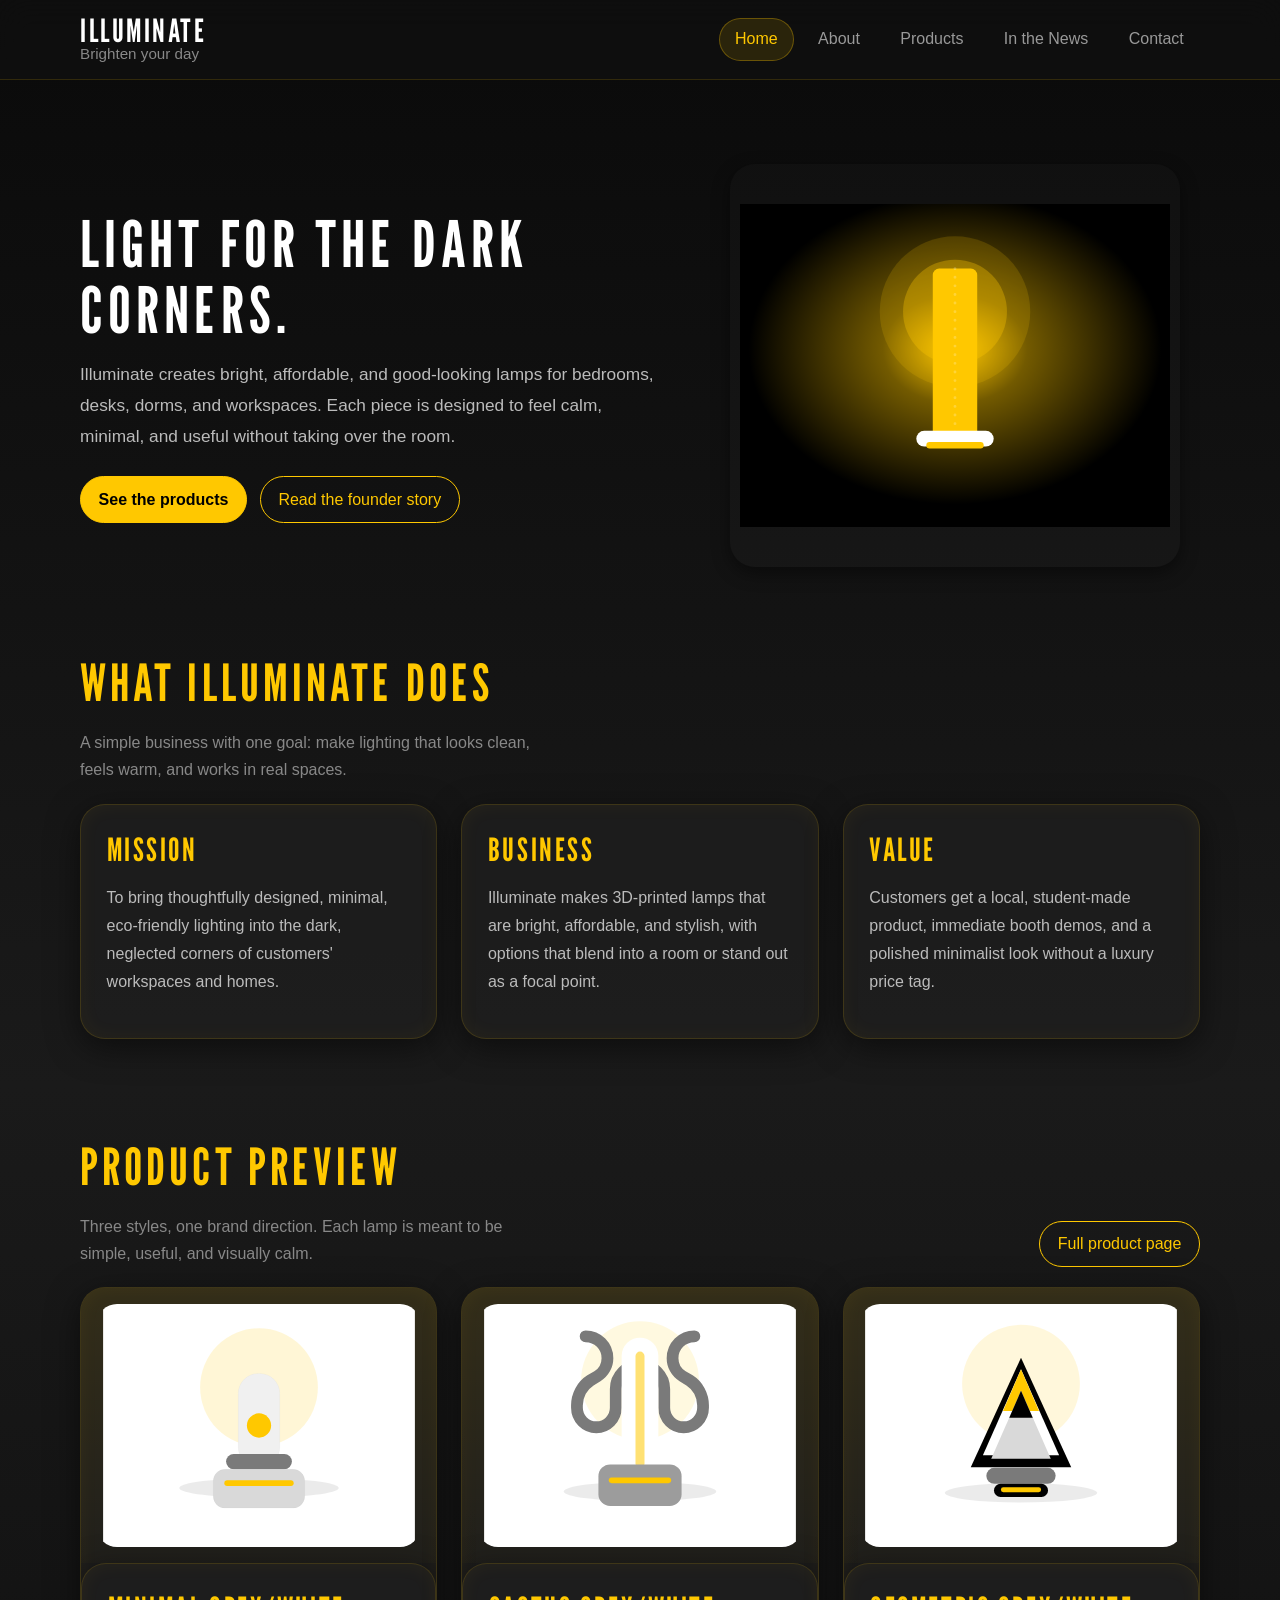
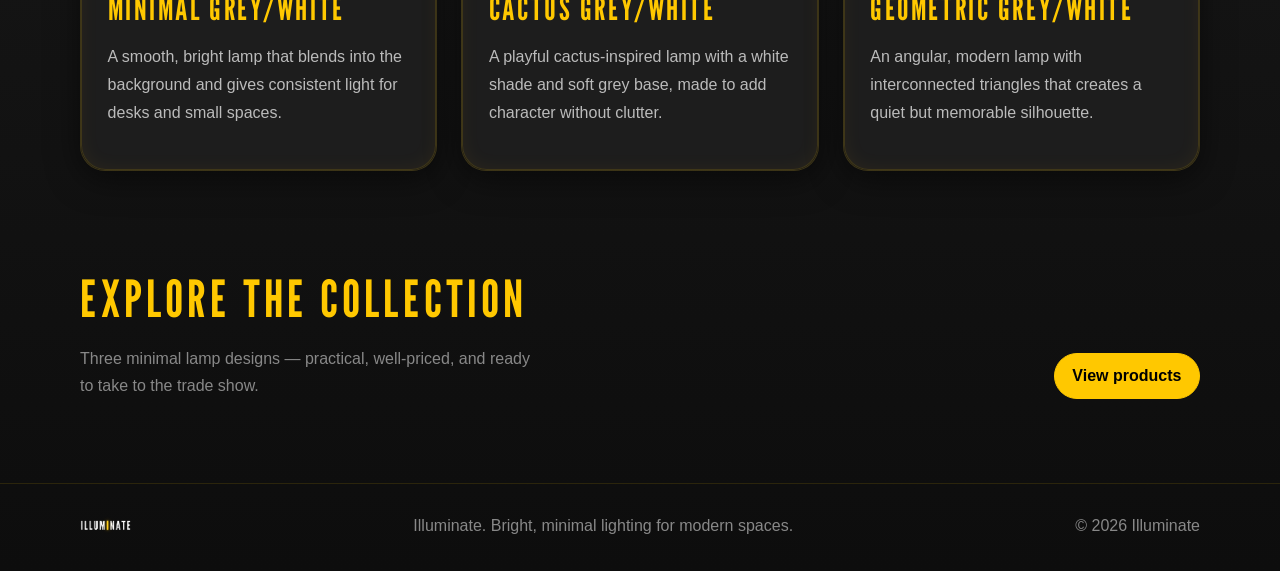
==== commit 0ee0422e: "n" ====
--- a/index.html
+++ b/index.html
@@ -14,7 +14,7 @@
       <header class="site-header">
         <div class="container header-row">
           <a class="brand" href="index.html" aria-label="Illuminate home">
-            <span class="brand-mark"><img src="Assets/Logo/White%20and%20Yellow%20nBg.png" alt="Illuminate logo" /></span>
+            
             <span class="brand-text">
               <strong>ILLUMINATE</strong>
               <span>Brighten your day</span>
@@ -36,7 +36,7 @@
         <section class="hero">
           <div class="container hero-grid">
             <div>
-              <span class="eyebrow">Eco-friendly 3D-printed lamps</span>
+              
               <h1>Light for the dark corners.</h1>
               <p class="lede">
                 Illuminate creates bright, affordable, and good-looking lamps for bedrooms, desks, dorms, and workspaces. Each piece is designed to feel calm, minimal, and useful without taking over the room.
@@ -45,20 +45,12 @@
                 <a class="button primary" href="products.html">See the products</a>
                 <a class="button secondary" href="about.html">Read the founder story</a>
               </div>
-              <div class="badge-row">
-                <span class="badge">Minimal design</span>
-                <span class="badge">Warm, cozy lighting</span>
-                <span class="badge">Made for the trade show</span>
-              </div>
+              
             </div>
 
             <div class="hero-art">
-              <div class="hero-card">
-                <img src="Assets/hero-lamp.svg" alt="Minimal lamp illustration in Illuminate colors" />
-                <div class="hero-stats">
-                  <div class="stat"><strong>3</strong><span>lamp models</span></div>
-                  <div class="stat"><strong>$17-$22</strong><span>price range</span></div>
-                  <div class="stat"><strong>100%</strong><span>student made</span></div>
+                <div class="hero-card">
+                  <img src="Assets/hero-lamp.svg" alt="Minimal lamp illustration in Illuminate colors" />
                 </div>
               </div>
             </div>
@@ -126,32 +118,16 @@
         </section>
 
         <section class="section">
-          <div class="container grid-2">
-            <div>
-              <div class="section-header">
-                <div>
-                  <h2>Promotion video</h2>
-                  <p>Drop your YouTube or Google Drive promo in this slot when you're ready to publish the final version.</p>
-                </div>
+          <div class="container">
+            <div class="section-header">
+              <div>
+                <h2>Explore the collection</h2>
+                <p>Three minimal lamp designs — practical, well-priced, and ready to take to the trade show.</p>
               </div>
-              <div class="video-frame">
-                <div class="video-placeholder">
-                  <div>
-                    <strong>Video Slot</strong>
-                    <p class="meta">Use this space for a short trade show promo or product commercial. Keep it under a minute and focus on the lamp glow, booth setup, and price point.</p>
-                  </div>
-                </div>
+              <div class="section-actions">
+                <a class="button primary" href="products.html">View products</a>
               </div>
             </div>
-            <article class="card pad">
-              <h3>Brand palette</h3>
-              <p>Black, white, and yellow keep the site minimal and make the glow of the lamps feel central instead of decorative.</p>
-              <div class="brand-swatch">
-                <div class="swatch black"><span>#000000</span><strong>Black</strong></div>
-                <div class="swatch white"><span>#FFFFFF</span><strong>White</strong></div>
-                <div class="swatch yellow"><span>#FFC800</span><strong>Yellow</strong></div>
-              </div>
-            </article>
           </div>
         </section>
       </main>
--- a/styles.css
+++ b/styles.css
@@ -2,13 +2,14 @@
 
 :root {
   --yellow: #ffc800;
+  --teal: #3ddbd6;
   --white: #ffffff;
   --black: #000000;
   --ink: #111111;
   --muted: #6b6b6b;
-  --line: rgba(0, 0, 0, 0.12);
-  --surface: rgba(255, 255, 255, 0.92);
-  --shadow: 0 18px 60px rgba(0, 0, 0, 0.14);
+  --line: rgba(255, 255, 255, 0.06);
+  --surface: rgba(255, 255, 255, 0.04);
+  --shadow: 0 10px 30px rgba(0, 0, 0, 0.5);
 }
 
 @keyframes fadeInUp {
@@ -24,10 +25,10 @@
 
 @keyframes glowPulse {
   0%, 100% {
-    box-shadow: 0 0 20px rgba(255, 200, 0, 0.3);
+    box-shadow: 0 0 12px rgba(255, 200, 0, 0.12);
   }
   50% {
-    box-shadow: 0 0 40px rgba(255, 200, 0, 0.6);
+    box-shadow: 0 0 22px rgba(255, 200, 0, 0.18);
   }
 }
 
@@ -89,15 +90,21 @@
   display: block;
 }
 
+/* round images by default; keep brand/logo overrides below */
+img {
+  border-radius: 20px;
+}
+
 body::before {
   content: '';
   position: fixed;
   inset: 0;
   pointer-events: none;
-  background-image: linear-gradient(rgba(255, 200, 0, 0.03) 1px, transparent 1px), linear-gradient(90deg, rgba(255, 200, 0, 0.03) 1px, transparent 1px);
-  background-size: 42px 42px;
-  mask-image: linear-gradient(180deg, rgba(255, 200, 0, 0.08), transparent 70%);
-  opacity: 0.35;
+  /* remove noisy grid for minimal look */
+  background-image: none;
+  background-size: 0 0;
+  mask-image: none;
+  opacity: 0.08;
 }
 
 .site-shell {
@@ -138,7 +145,7 @@
 .brand-mark {
   width: 3rem;
   height: 3rem;
-  border-radius: 12px;
+  border-radius: 6px;
   background: transparent;
   display: grid;
   place-items: center;
@@ -169,7 +176,7 @@
   font-size: 2rem;
   letter-spacing: 0.08em;
   line-height: 0.9;
-  color: var(--yellow);
+  color: #ffffff;
 }
 
 .brand-text span {
@@ -185,7 +192,7 @@
   display: none;
   border: 1px solid rgba(255, 200, 0, 0.2);
   background: rgba(255, 200, 0, 0.1);
-  border-radius: 12px;
+  border-radius: 25px;
   padding: 0.7rem 1rem;
   font: inherit;
   color: var(--yellow);
@@ -206,7 +213,7 @@
 
 .site-nav a {
   padding: 0.7rem 0.95rem;
-  border-radius: 12px;
+  border-radius: 25px;
   border: 1px solid transparent;
   color: #999;
   transition: all 0.3s ease;
@@ -236,7 +243,7 @@
   align-items: center;
   gap: 0.5rem;
   padding: 0.5rem 0.8rem;
-  border-radius: 12px;
+  border-radius: 25px;
   background: rgba(255, 200, 0, 0.15);
   color: var(--yellow);
   font-size: 0.9rem;
@@ -257,9 +264,10 @@
 }
 
 h1 {
-  font-size: clamp(4.5rem, 12vw, 8.5rem);
-  line-height: 0.82;
-  margin-top: 1rem;
+  font-size: clamp(2.4rem, 6vw, 4rem);
+  line-height: 1.02;
+  margin-top: 0.2rem;
+  color: #ffffff;
 }
 
 h2 {
@@ -295,7 +303,7 @@
   gap: 0.45rem;
   min-height: 2.9rem;
   padding: 0.75rem 1.1rem;
-  border-radius: 12px;
+  border-radius: 25px;
   border: 1px solid var(--yellow);
   transition: transform 0.18s ease, background 0.18s ease, color 0.18s ease;
   cursor: pointer;
@@ -333,24 +341,16 @@
 }
 
 .hero-card {
-  border-radius: 30px;
-  background: linear-gradient(135deg, rgba(255, 200, 0, 0.15), rgba(255, 200, 0, 0.08));
+  border-radius: 25px;
+  background: rgba(255,255,255,0.02);
   color: #fff;
-  padding: 1.4rem;
-  box-shadow: 0 0 40px rgba(255, 200, 0, 0.2), inset 0 0 40px rgba(255, 200, 0, 0.05);
+  padding: 0.6rem;
+  box-shadow: 0 6px 18px rgba(0,0,0,0.45);
   overflow: hidden;
 }
 
 .hero-card::before {
-  content: '';
-  position: absolute;
-  inset: auto 2rem 2rem auto;
-  width: 12rem;
-  height: 12rem;
-  border-radius: 50%;
-  background: radial-gradient(circle, rgba(255, 200, 0, 0.5) 0%, rgba(255, 200, 0, 0.12) 30%, transparent 68%);
-  filter: blur(10px);
-  animation: glowPulse 4s ease-in-out infinite;
+  display: none;
 }
 
 .hero-card img {
@@ -371,7 +371,7 @@
 
 .stat {
   padding: 0.9rem;
-  border-radius: 18px;
+  border-radius: 25px;
   background: rgba(255, 200, 0, 0.1);
   border: 1px solid rgba(255, 200, 0, 0.2);
 }
@@ -406,7 +406,7 @@
 .grid-3,
 .grid-2 {
   display: grid;
-  gap: 1rem;
+  gap: 1.5rem;
 }
 
 .grid-3 {
@@ -418,7 +418,7 @@
 }
 
 .card {
-  border-radius: 20px;
+  border-radius: 25px;
   background: rgba(30, 30, 30, 0.8);
   border: 1px solid rgba(255, 200, 0, 0.15);
   box-shadow: 0 8px 32px rgba(0, 0, 0, 0.5), inset 0 0 20px rgba(255, 200, 0, 0.05);
@@ -428,13 +428,13 @@
 }
 
 .card:hover {
-  border-color: rgba(255, 200, 0, 0.3);
-  box-shadow: 0 8px 40px rgba(255, 200, 0, 0.15), inset 0 0 20px rgba(255, 200, 0, 0.08);
-  transform: translateY(-4px);
+  border-color: rgba(255, 200, 0, 0.18);
+  box-shadow: 0 10px 22px rgba(0,0,0,0.55);
+  transform: translateY(-3px);
 }
 
 .card.pad {
-  padding: 1.3rem;
+  padding: 1.6rem;
 }
 
 .card-image {
@@ -475,10 +475,16 @@
   align-items: center;
   min-height: 2.3rem;
   padding: 0.45rem 0.8rem;
-  border-radius: 12px;
-  background: rgba(255, 200, 0, 0.1);
-  color: var(--yellow);
-  border: 1px solid rgba(255, 200, 0, 0.2);
+  border-radius: 25px;
+  background: rgba(255, 200, 0, 0.08);
+  color: var(--yellow);
+  border: 1px solid rgba(255, 200, 0, 0.12);
+}
+
+.badge.alt {
+  background: rgba(255, 200, 0, 0.08);
+  color: var(--yellow);
+  border-color: rgba(255, 200, 0, 0.12);
 }
 
 .brand-swatch {
@@ -488,7 +494,7 @@
 }
 
 .swatch {
-  border-radius: 20px;
+  border-radius: 25px;
   padding: 1rem;
   border: 1px solid rgba(255, 200, 0, 0.2);
 }
@@ -519,7 +525,7 @@
 
 .video-frame {
   position: relative;
-  border-radius: 20px;
+  border-radius: 25px;
   overflow: hidden;
   border: 1px solid rgba(255, 200, 0, 0.2);
   background: linear-gradient(135deg, rgba(255, 200, 0, 0.1), rgba(30, 30, 30, 0.8));
@@ -601,7 +607,7 @@
 }
 
 .news-figure {
-  border-radius: 20px;
+  border-radius: 25px;
   overflow: hidden;
   border: 1px solid rgba(255, 200, 0, 0.15);
   background: rgba(30, 30, 30, 0.8);
@@ -636,7 +642,7 @@
 
 .contact-item {
   padding: 1rem;
-  border-radius: 18px;
+  border-radius: 25px;
   border: 1px solid rgba(255, 200, 0, 0.15);
   background: rgba(30, 30, 30, 0.8);
   transition: all 0.3s ease;
@@ -657,11 +663,11 @@
 }
 
 .site-footer {
-  padding: 2.5rem 0 3.5rem;
-  border-top: 1px solid rgba(255, 200, 0, 0.15);
+  padding: 1rem 0 1.25rem;
+  border-top: 1px solid rgba(255, 200, 0, 0.12);
   color: #888;
   text-align: center;
-  animation: fadeInUp 0.8s ease-out 0.3s backwards;
+  animation: fadeInUp 0.6s ease-out 0.15s backwards;
 }
 
 .footer-row {
@@ -673,7 +679,23 @@
 }
 
 .footer-row img {
-  width: 8.5rem;
+  height: 3.2rem;
+  width: auto;
+  object-fit: cover;
+  border-radius: 6px;
+}
+
+/* header hide on scroll */
+.site-header {
+  transition: transform 0.28s ease, box-shadow 0.2s ease;
+}
+.site-header.hidden {
+  transform: translateY(-110%);
+}
+
+/* brand hover glow */
+.brand:hover .brand-text strong {
+  text-shadow: 0 0 18px rgba(255,200,0,0.9);
 }
 
 input[type="text"],
